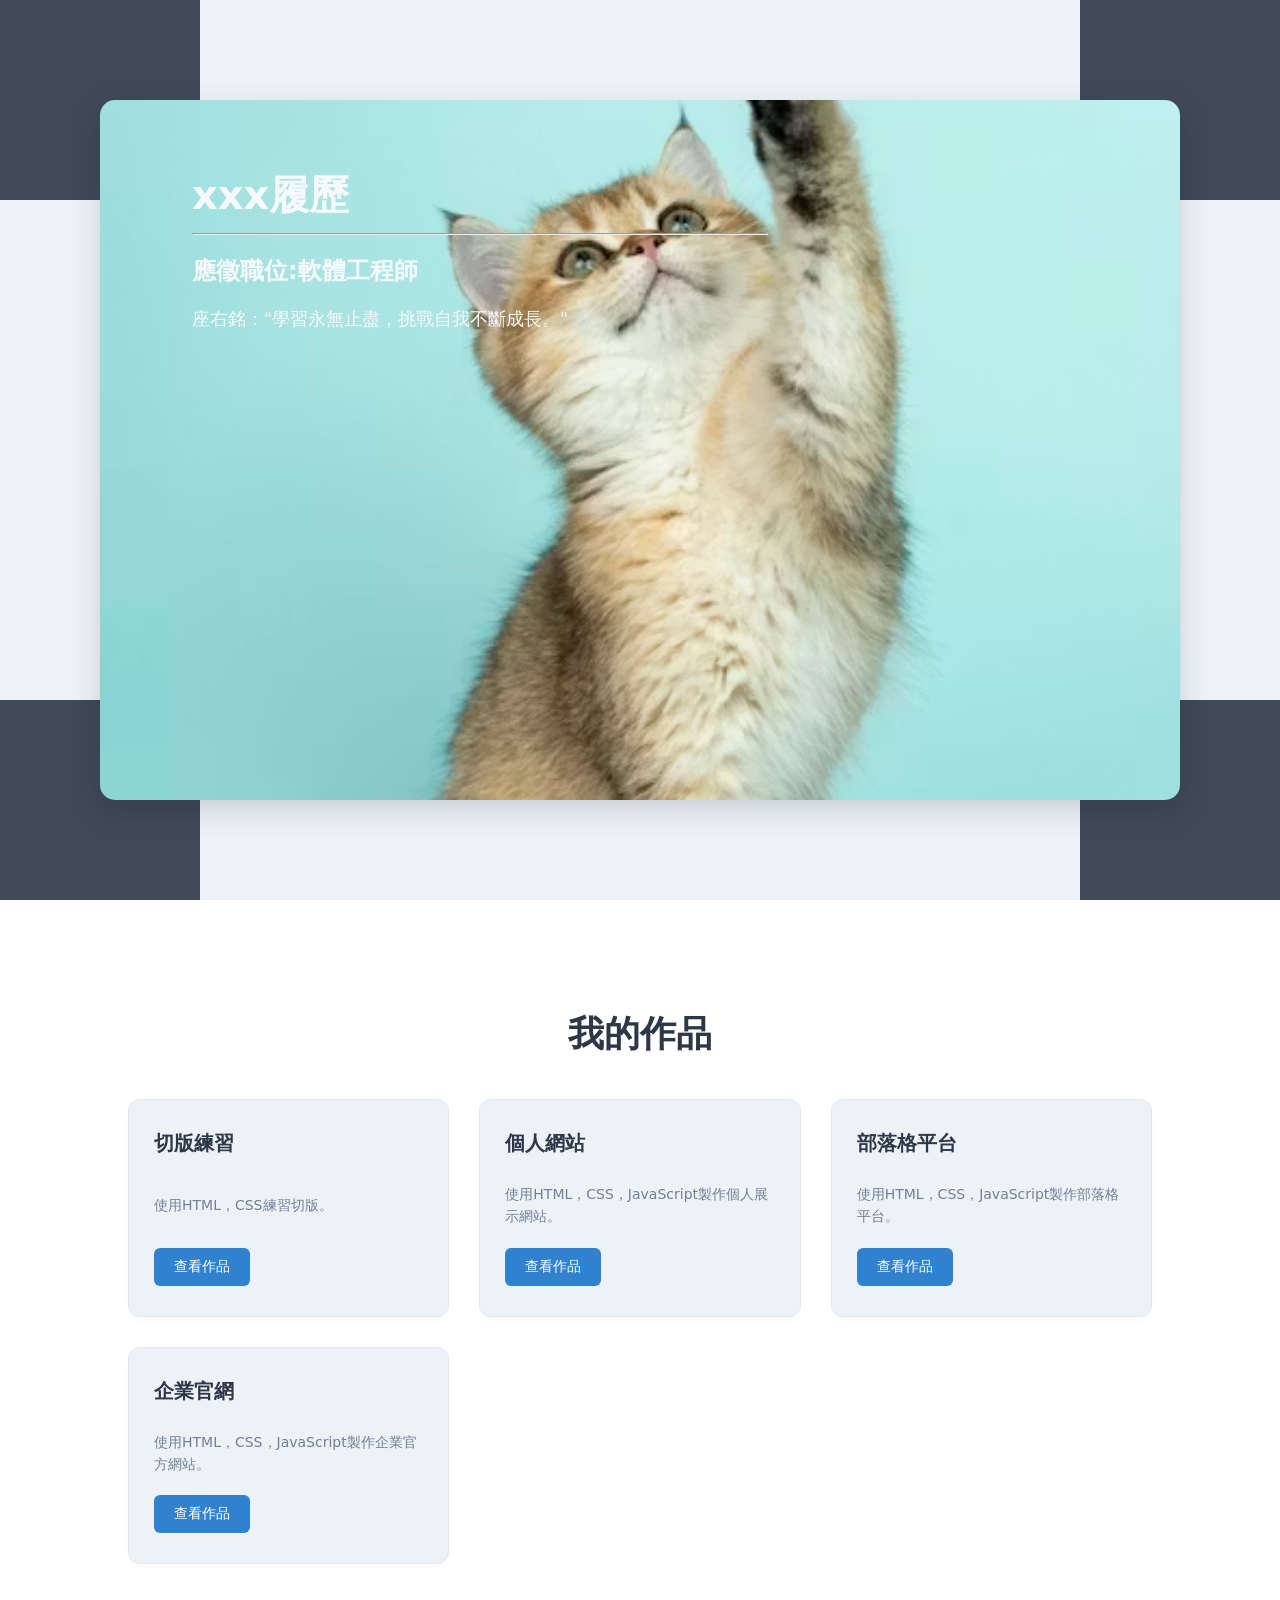
==== index.html @ 46489b88 "個人專案初稿V1.0" ====
<!DOCTYPE html>
<html lang="ZH-TW">

<head>
    <meta charset="UTF-8">
    <meta name="viewport" content="width=device-width, initial-scale=1.0">
    <title>個人首頁</title>
    <link rel="stylesheet" href="css/all.min.css">
    <style>
        :root {
            /* 首頁橫幅 (Hero Banner) */
            --banner-bg: #1a202c;
            --banner-text: #f7fafc;

            /* 個人簡介 & 學經歷 (About & Experience) */
            --page-bg: #edf2f7; /* 微調：讓底色比卡片略暗，才有層次感 */
            --text-main: #2d3748;
            --text-muted: #718096;
            --timeline-line: #e2e8f0;

            /* 技能 (Skills) */
            --skill-tag-bg: #edf2f7;
            --skill-tag-text: #2d3748;

            /* 作品集 (Portfolio) */
            --card-bg: #ffffff;
            --card-border: #e2e8f0;
            --project-status-online: #48bb78;
            --project-status-dev: #ecc94b;

            /* 聯絡我 & CTA 按鈕 (Contact & Buttons) */
            --cta-bg: #3182ce;
            --cta-text: #ffffff;
            --cta-hover: #2b6cb0;

            /* 裝飾與次要標題 (Accents) */
            --section-title: #4a5568;
            --link-color: #3182ce;
            --link-hover: #2b6cb0;
        }

        body {
            background-color: var(--cta-text);
            margin: 0;
            font-family: system-ui, -apple-system, sans-serif;
        }

        /* s01 橫幅響應式處理：桌機用滿版，手機用彈性排列 */
        .s01 {
            background-color: var(--page-bg);
            min-height: 100vh;
            position: relative;
            display: flex;
            align-items: center;
            justify-content: center;
            box-sizing: border-box;
            padding: 40px 20px;
            overflow: hidden;
        }

        /* 整合並修正四個角落的方塊，加入 z-index 確保不被蓋住 */
        .s01 .box01, .s01 .box02, .s01 .box03, .s01 .box04 {
            width: 200px;
            height: 200px;
            background-color: var(--skill-tag-text);
            position: absolute;
            z-index: 1;
            opacity: 0.9;
        }

        .s01 .box01 { top: 0; left: 0; }
        .s01 .box02 { top: 0; right: 0; }
        .s01 .box03 { bottom: 0; left: 0; }
        .s01 .box04 { bottom: 0; right: 0; }

        /* 中間的主體圖片區塊 */
        .s01 .userImg {
            position: absolute;
            top: 100px;
            left: 100px;
            bottom: 100px;
            right: 100px;
            background-color: var(--section-title);
            background-image: url(images/cat01.avif);
            background-position: center center;
            background-size: cover;
            border-radius: 15px;
            box-shadow: 0 10px 30px rgba(0, 0, 0, 0.15);
            z-index: 2;
        }

        /* 橫幅中的文字內容 */
        .userText {
            position: absolute;
            top: 15%;
            left: 15%;
            right: 40%;
            z-index: 3;
            color: var(--banner-text);
        }

        .userText h1 { font-size: 2.5rem; margin-bottom: 10px; }
        .userText h2 { font-size: 1.5rem; margin-bottom: 15px; }
        .userText p { font-size: 1.1rem; line-height: 1.6; }

        /* s02作品區 */
        .s02 {
            padding: 80px 10%;
            background-color: var(--card-bg);
            text-align: center;
        }

        .s02 h2 {
            font-size: 36px;
            color: var(--text-main);
            margin-bottom: 40px;
        }

        /* 使用 Grid 網格系統做高彈性響應式排版 */
        .s02 .container {
            display: grid;
            grid-template-columns: repeat(auto-fit, minmax(240px, 1fr));
            gap: 30px;
            max-width: 1200px;
            margin: 0 auto;
        }

        .s02 .card {
            background-color: var(--page-bg);
            padding: 30px 25px;
            text-align: left;
            border-radius: 12px;
            border: 1px solid var(--card-border);
            box-shadow: 0 4px 6px rgba(0,0,0,0.02);
            transition: transform 0.3s ease, box-shadow 0.3s ease;
            display: flex;
            flex-direction: column;
            justify-content: space-between;
        }

        .s02 .card:hover {
            transform: translateY(-5px);
            box-shadow: 0 12px 20px rgba(0,0,0,0.08);
        }

        .s02 .card h3 {
            color: var(--text-main);
            margin-top: 0;
            font-size: 20px;
            margin-bottom: 12px;
        }

        .s02 .card p {
            line-height: 1.6;
            color: var(--text-muted);
            font-size: 14px;
            margin-bottom: 20px;
        }

        .s02 .card a {
            display: inline-block;
            align-self: flex-start;
            padding: 10px 20px;
            background-color: var(--cta-bg); 
            color: var(--cta-text); 
            text-decoration: none; 
            font-size: 14px;
            font-weight: 500;
            border-radius: 6px;
            transition: background-color 0.2s ease;
        }

        .s02 .card a:hover {
            background-color: var(--cta-hover);
        }

        /* --- 響應式斷點 (Media Queries) --- */
        
        /* 當螢幕尺寸小於平板或手機時 (992px以下) */
        @media (max-width: 992px) {
            .s01 {
                height: auto; /* 解除 100vh 限制，改由內容撐開 */
                padding: 80px 24px;
            }
            /* 關閉四個角落裝飾方塊，避免手機畫面太亂 */
            .s01 .box01, .s01 .box02, .s01 .box03, .s01 .box04 {
                display: none;
            }
            /* 讓中間大圖不再用 absolute，改為一般的流動區塊 */
            .s01 .userImg {
                position: relative;
                top: auto; left: auto; right: auto; bottom: auto;
                width: 100%;
                max-width: 500px;
                height: 350px;
                margin-bottom: 30px;
            }
            /* 讓文字在手機上正常排序，並改用深色字體以利在淺灰底上閱讀 */
            .userText {
                position: relative;
                top: auto; left: auto; right: auto;
                width: 100%;
                max-width: 500px;
                color: var(--text-main);
                text-align: center;
            }
            /* 將這段改為彈性垂直排列 */
            .s01 {
                flex-direction: column;
            }
        }

        @media (max-width: 480px) {
            .s02 {
                padding: 60px 5%;
            }
            .s01 .userImg {
                height: 250px;
            }
            .userText h1 { font-size: 2rem; }
            .userText h2 { font-size: 1.2rem; }
        }
    </style>
</head>

<body>
    <section class="s01">
        <div class="box01"> </div>
        <div class="box02"> </div>
        <div class="box03"> </div>
        <div class="box04"> </div>
        <div class="userImg"> </div>
        <div class="userText">
            <h1>xxx履歷</h1>
            <hr>
            <h2>應徵職位:軟體工程師</h2>
            <p>座右銘："學習永無止盡，挑戰自我不斷成長。"</p>
        </div>
    </section>

    <section class="s02">
        <h2>我的作品</h2>
        
        <div class="container">
            <div class="card">
                <h3>切版練習</h3>
                <p>使用HTML，CSS練習切版。</p>
                <a href="20260605-ch5ai.html" target="_blank">查看作品</a>
            </div>
            <div class="card">
                <h3>個人網站</h3>
                <p>使用HTML，CSS，JavaScript製作個人展示網站。</p>
                <a href="20260605ai.html">查看作品</a>
            </div>
            <div class="card">
                <h3>部落格平台</h3>
                <p>使用HTML，CSS，JavaScript製作部落格平台。</p>
                <a href="#">查看作品</a>
            </div>
            <div class="card">
                <h3>企業官網</h3>
                <p>使用HTML，CSS，JavaScript製作企業官方網站。</p>
                <a href="#">查看作品</a>
            </div>
        </div>
    </section>
</body>

</html>
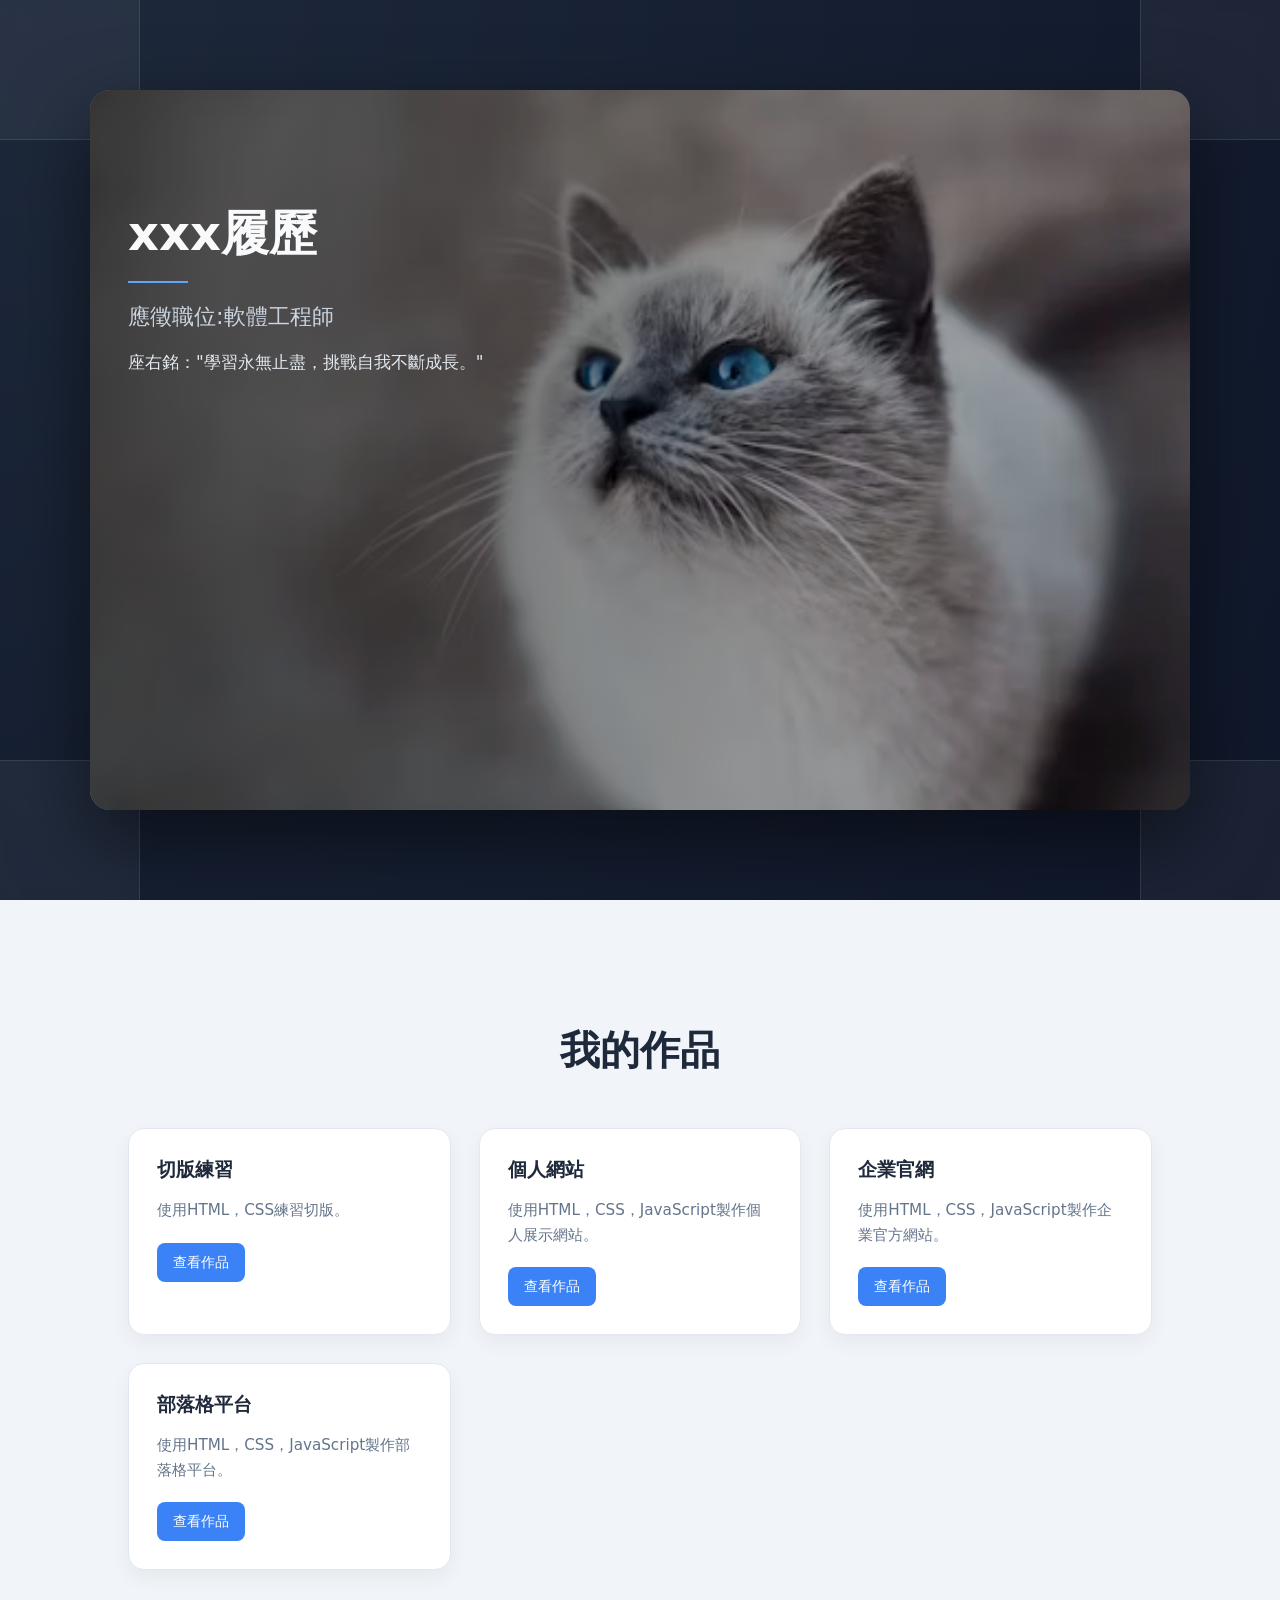
==== commit 30ae4e8b: "Refactor styles and add animation for cards Updated styles and layout for improved design and respon" ====
--- a/index.html
+++ b/index.html
@@ -6,230 +6,312 @@
     <meta name="viewport" content="width=device-width, initial-scale=1.0">
     <title>個人首頁</title>
     <link rel="stylesheet" href="css/all.min.css">
+
     <style>
         :root {
-            /* 首頁橫幅 (Hero Banner) */
-            --banner-bg: #1a202c;
-            --banner-text: #f7fafc;
-
-            /* 個人簡介 & 學經歷 (About & Experience) */
-            --page-bg: #edf2f7; /* 微調：讓底色比卡片略暗，才有層次感 */
-            --text-main: #2d3748;
-            --text-muted: #718096;
-            --timeline-line: #e2e8f0;
-
-            /* 技能 (Skills) */
-            --skill-tag-bg: #edf2f7;
-            --skill-tag-text: #2d3748;
-
-            /* 作品集 (Portfolio) */
+            --banner-bg: #0f172a;
+            --banner-text: #f8fafc;
+
+            --page-bg: #f1f5f9;
+            --text-main: #1e293b;
+            --text-muted: #64748b;
+
             --card-bg: #ffffff;
             --card-border: #e2e8f0;
-            --project-status-online: #48bb78;
-            --project-status-dev: #ecc94b;
-
-            /* 聯絡我 & CTA 按鈕 (Contact & Buttons) */
-            --cta-bg: #3182ce;
+
+            --cta-bg: #3b82f6;
             --cta-text: #ffffff;
-            --cta-hover: #2b6cb0;
-
-            /* 裝飾與次要標題 (Accents) */
-            --section-title: #4a5568;
-            --link-color: #3182ce;
-            --link-hover: #2b6cb0;
+            --cta-hover: #2563eb;
+
+            --accent: #60a5fa;
+        }
+
+        * {
+            box-sizing: border-box;
         }
 
         body {
-            background-color: var(--cta-text);
             margin: 0;
-            font-family: system-ui, -apple-system, sans-serif;
-        }
-
-        /* s01 橫幅響應式處理：桌機用滿版，手機用彈性排列 */
+            font-family: system-ui, -apple-system, "Noto Sans TC", sans-serif;
+            background: var(--page-bg);
+            color: var(--text-main);
+        }
+
+        /* ===== HERO ===== */
         .s01 {
-            background-color: var(--page-bg);
             min-height: 100vh;
-            position: relative;
             display: flex;
             align-items: center;
             justify-content: center;
-            box-sizing: border-box;
-            padding: 40px 20px;
+            position: relative;
+            padding: 60px 20px;
             overflow: hidden;
-        }
-
-        /* 整合並修正四個角落的方塊，加入 z-index 確保不被蓋住 */
-        .s01 .box01, .s01 .box02, .s01 .box03, .s01 .box04 {
-            width: 200px;
-            height: 200px;
-            background-color: var(--skill-tag-text);
+
+            background: radial-gradient(circle at top left, #1e293b, #0f172a);
+        }
+
+        /* 柔化裝飾方塊 */
+        .s01 .box01,
+        .s01 .box02,
+        .s01 .box03,
+        .s01 .box04 {
+            width: 180px;
+            height: 180px;
             position: absolute;
-            z-index: 1;
-            opacity: 0.9;
-        }
-
-        .s01 .box01 { top: 0; left: 0; }
-        .s01 .box02 { top: 0; right: 0; }
-        .s01 .box03 { bottom: 0; left: 0; }
-        .s01 .box04 { bottom: 0; right: 0; }
-
-        /* 中間的主體圖片區塊 */
+            background: rgba(255, 255, 255, 0.05);
+            backdrop-filter: blur(6px);
+            border: 1px solid rgba(255, 255, 255, 0.1);
+            border-radius: 24px;
+        }
+
+        .s01 .box01 {
+            top: -40px;
+            left: -40px;
+        }
+
+        .s01 .box02 {
+            top: -40px;
+            right: -40px;
+        }
+
+        .s01 .box03 {
+            bottom: -40px;
+            left: -40px;
+        }
+
+        .s01 .box04 {
+            bottom: -40px;
+            right: -40px;
+        }
+
+        /* 圖片主體 */
         .s01 .userImg {
             position: absolute;
-            top: 100px;
-            left: 100px;
-            bottom: 100px;
-            right: 100px;
-            background-color: var(--section-title);
-            background-image: url(images/cat01.avif);
-            background-position: center center;
+            top: 90px;
+            left: 90px;
+            right: 90px;
+            bottom: 90px;
+
+            background-image: url(images/cat03.avif);
             background-size: cover;
-            border-radius: 15px;
-            box-shadow: 0 10px 30px rgba(0, 0, 0, 0.15);
+            background-position: center;
+
+            border-radius: 20px;
+            box-shadow: 0 30px 80px rgba(0, 0, 0, 0.5);
+            filter: brightness(0.9);
+
             z-index: 2;
         }
 
-        /* 橫幅中的文字內容 */
+        /* 遮罩讓文字更清楚 */
+        .s01 .userImg::after {
+            content: "";
+            position: absolute;
+            inset: 0;
+            background: linear-gradient(90deg, rgba(0, 0, 0, 0.65), rgba(0, 0, 0, 0.1));
+            border-radius: 20px;
+        }
+
+        /* 文字區 */
         .userText {
             position: absolute;
-            top: 15%;
-            left: 15%;
-            right: 40%;
+            top: 18%;
+            left: 10%;
+            max-width: 520px;
             z-index: 3;
             color: var(--banner-text);
         }
 
-        .userText h1 { font-size: 2.5rem; margin-bottom: 10px; }
-        .userText h2 { font-size: 1.5rem; margin-bottom: 15px; }
-        .userText p { font-size: 1.1rem; line-height: 1.6; }
-
-        /* s02作品區 */
+        .userText h1 {
+            font-size: 3rem;
+            margin-bottom: 10px;
+        }
+
+        .userText h2 {
+            font-size: 1.4rem;
+            font-weight: 500;
+            margin-bottom: 10px;
+            color: #cbd5e1;
+        }
+
+        .userText p {
+            font-size: 1.05rem;
+            color: #e2e8f0;
+            line-height: 1.6;
+        }
+
+        hr {
+            border: none;
+            height: 2px;
+            width: 60px;
+            background: var(--accent);
+            margin: 15px 0;
+        }
+
+        /* ===== WORKS ===== */
         .s02 {
-            padding: 80px 10%;
-            background-color: var(--card-bg);
+            padding: 90px 10%;
             text-align: center;
         }
 
         .s02 h2 {
-            font-size: 36px;
+            font-size: 2.5rem;
+            margin-bottom: 50px;
             color: var(--text-main);
-            margin-bottom: 40px;
-        }
-
-        /* 使用 Grid 網格系統做高彈性響應式排版 */
+        }
+
         .s02 .container {
             display: grid;
             grid-template-columns: repeat(auto-fit, minmax(240px, 1fr));
-            gap: 30px;
+            gap: 28px;
             max-width: 1200px;
             margin: 0 auto;
         }
 
         .s02 .card {
-            background-color: var(--page-bg);
-            padding: 30px 25px;
+            background: var(--card-bg);
+            border: 1px solid var(--card-border);
+            border-radius: 16px;
+            padding: 28px;
             text-align: left;
-            border-radius: 12px;
-            border: 1px solid var(--card-border);
-            box-shadow: 0 4px 6px rgba(0,0,0,0.02);
-            transition: transform 0.3s ease, box-shadow 0.3s ease;
-            display: flex;
-            flex-direction: column;
-            justify-content: space-between;
+
+            box-shadow: 0 8px 20px rgba(0, 0, 0, 0.05);
+            transition: 0.3s ease;
         }
 
         .s02 .card:hover {
-            transform: translateY(-5px);
-            box-shadow: 0 12px 20px rgba(0,0,0,0.08);
+            transform: translateY(-8px);
+            box-shadow: 0 18px 40px rgba(0, 0, 0, 0.12);
         }
 
         .s02 .card h3 {
-            color: var(--text-main);
             margin-top: 0;
-            font-size: 20px;
-            margin-bottom: 12px;
+            font-size: 1.2rem;
+            margin-bottom: 10px;
         }
 
         .s02 .card p {
+            color: var(--text-muted);
+            font-size: 0.95rem;
             line-height: 1.6;
-            color: var(--text-muted);
-            font-size: 14px;
             margin-bottom: 20px;
         }
 
         .s02 .card a {
             display: inline-block;
-            align-self: flex-start;
-            padding: 10px 20px;
-            background-color: var(--cta-bg); 
-            color: var(--cta-text); 
-            text-decoration: none; 
-            font-size: 14px;
-            font-weight: 500;
-            border-radius: 6px;
-            transition: background-color 0.2s ease;
+            padding: 10px 16px;
+            border-radius: 8px;
+            background: var(--cta-bg);
+            color: white;
+            text-decoration: none;
+            font-size: 0.9rem;
+            transition: 0.2s;
         }
 
         .s02 .card a:hover {
-            background-color: var(--cta-hover);
-        }
-
-        /* --- 響應式斷點 (Media Queries) --- */
-        
-        /* 當螢幕尺寸小於平板或手機時 (992px以下) */
+            background: var(--cta-hover);
+        }
+
+        /* ===== RWD ===== */
         @media (max-width: 992px) {
             .s01 {
-                height: auto; /* 解除 100vh 限制，改由內容撐開 */
-                padding: 80px 24px;
-            }
-            /* 關閉四個角落裝飾方塊，避免手機畫面太亂 */
-            .s01 .box01, .s01 .box02, .s01 .box03, .s01 .box04 {
-                display: none;
-            }
-            /* 讓中間大圖不再用 absolute，改為一般的流動區塊 */
+                flex-direction: column;
+                text-align: center;
+            }
+
             .s01 .userImg {
                 position: relative;
-                top: auto; left: auto; right: auto; bottom: auto;
+                inset: auto;
                 width: 100%;
-                max-width: 500px;
-                height: 350px;
+                height: 320px;
                 margin-bottom: 30px;
             }
-            /* 讓文字在手機上正常排序，並改用深色字體以利在淺灰底上閱讀 */
+
             .userText {
                 position: relative;
-                top: auto; left: auto; right: auto;
-                width: 100%;
-                max-width: 500px;
-                color: var(--text-main);
+                left: auto;
+                top: auto;
                 text-align: center;
-            }
-            /* 將這段改為彈性垂直排列 */
-            .s01 {
-                flex-direction: column;
+                color: white;
+            }
+
+            .s01 .box01,
+            .s01 .box02,
+            .s01 .box03,
+            .s01 .box04 {
+                display: none;
             }
         }
 
         @media (max-width: 480px) {
+            .userText h1 {
+                font-size: 2.2rem;
+            }
+
             .s02 {
                 padding: 60px 5%;
             }
-            .s01 .userImg {
-                height: 250px;
-            }
-            .userText h1 { font-size: 2rem; }
-            .userText h2 { font-size: 1.2rem; }
+        }
+
+        /* ===== 滾動動畫（Fade In）===== */
+        .reveal {
+            opacity: 0;
+            transform: translateY(40px);
+            transition: all 0.8s ease;
+        }
+
+        .reveal.active {
+            opacity: 1;
+            transform: translateY(0);
+        }
+
+        /* 讓 hero 文字也有動畫 */
+        .userText {
+            animation: heroFade 1s ease forwards;
+            opacity: 0;
+        }
+
+        @keyframes heroFade {
+            from {
+                opacity: 0;
+                transform: translateY(30px);
+            }
+
+            to {
+                opacity: 1;
+                transform: translateY(0);
+            }
+        }
+
+        /* 卡片延遲效果（更有層次） */
+        .s02 .card:nth-child(1) {
+            transition-delay: 0.1s;
+        }
+
+        .s02 .card:nth-child(2) {
+            transition-delay: 0.2s;
+        }
+
+        .s02 .card:nth-child(3) {
+            transition-delay: 0.3s;
+        }
+
+        .s02 .card:nth-child(4) {
+            transition-delay: 0.4s;
         }
     </style>
 </head>
 
 <body>
+
     <section class="s01">
-        <div class="box01"> </div>
-        <div class="box02"> </div>
-        <div class="box03"> </div>
-        <div class="box04"> </div>
-        <div class="userImg"> </div>
+        <div class="box01"></div>
+        <div class="box02"></div>
+        <div class="box03"></div>
+        <div class="box04"></div>
+
+        <div class="userImg"></div>
+
         <div class="userText">
             <h1>xxx履歷</h1>
             <hr>
@@ -240,30 +322,52 @@
 
     <section class="s02">
         <h2>我的作品</h2>
-        
+
         <div class="container">
             <div class="card">
                 <h3>切版練習</h3>
                 <p>使用HTML，CSS練習切版。</p>
-                <a href="20260605-ch5ai.html" target="_blank">查看作品</a>
+                <a href="20260605-ch5ai.html">查看作品</a>
             </div>
+
             <div class="card">
                 <h3>個人網站</h3>
                 <p>使用HTML，CSS，JavaScript製作個人展示網站。</p>
                 <a href="20260605ai.html">查看作品</a>
             </div>
+
+            <div class="card">
+                <h3>企業官網</h3>
+                <p>使用HTML，CSS，JavaScript製作企業官方網站。</p>
+                <a href="20260625-ch11-JS.ai.html">查看作品</a>
+            </div>
+
             <div class="card">
                 <h3>部落格平台</h3>
                 <p>使用HTML，CSS，JavaScript製作部落格平台。</p>
-                <a href="#">查看作品</a>
-            </div>
-            <div class="card">
-                <h3>企業官網</h3>
-                <p>使用HTML，CSS，JavaScript製作企業官方網站。</p>
-                <a href="#">查看作品</a>
+                <a href="/20260623-ch7 timeline ai.html">查看作品</a>
             </div>
         </div>
     </section>
+    <script>
+        const items = document.querySelectorAll('.card');
+
+        const observer = new IntersectionObserver((entries) => {
+            entries.forEach(entry => {
+                if (entry.isIntersecting) {
+                    entry.target.classList.add('active');
+                }
+            });
+        }, {
+            threshold: 0.15
+        });
+
+        // 套用在卡片 + 你想要動畫的區塊
+        items.forEach(item => {
+            item.classList.add('reveal');
+            observer.observe(item);
+        });
+    </script>
 </body>
 
-</html>+</html>
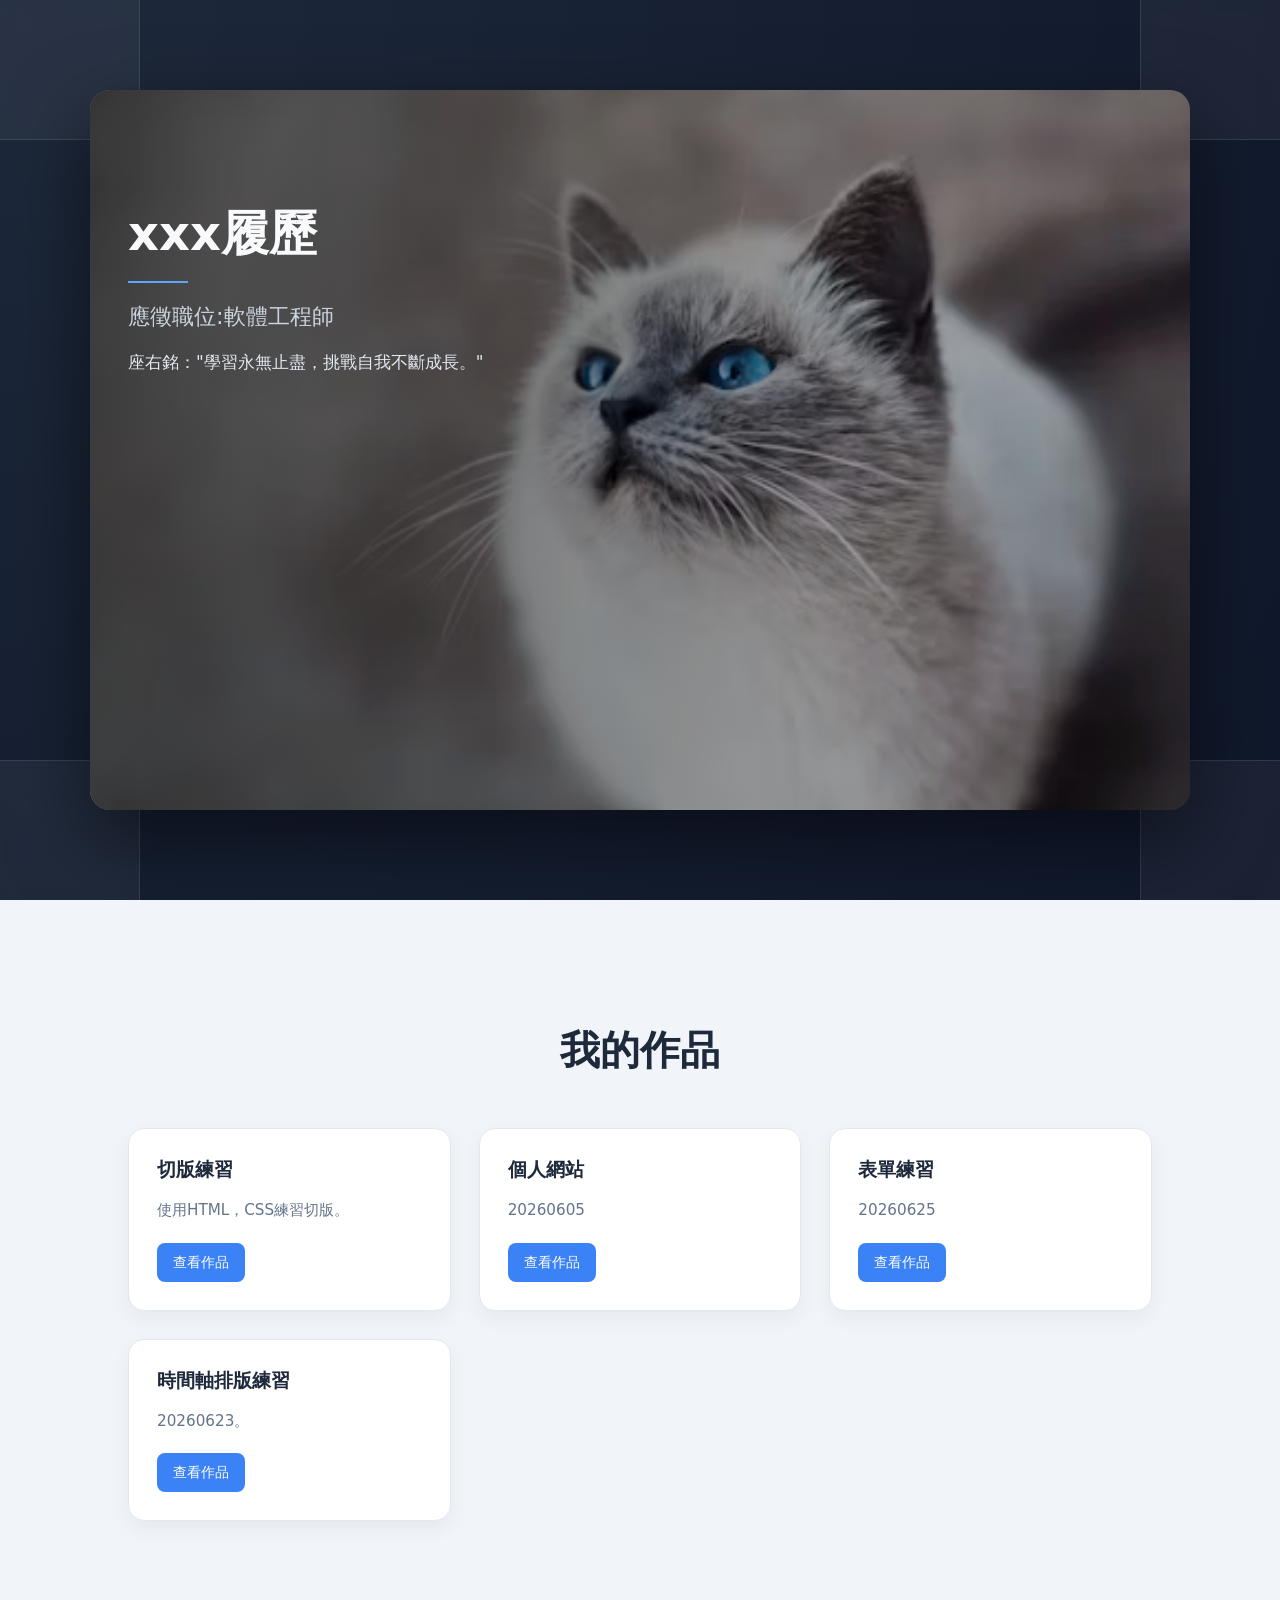
==== commit 082b5498: "個人專案初稿V1.0" ====
--- a/index.html
+++ b/index.html
@@ -332,20 +332,20 @@
 
             <div class="card">
                 <h3>個人網站</h3>
-                <p>使用HTML，CSS，JavaScript製作個人展示網站。</p>
+                <p>20260605</p>
                 <a href="20260605ai.html">查看作品</a>
             </div>
 
             <div class="card">
-                <h3>企業官網</h3>
-                <p>使用HTML，CSS，JavaScript製作企業官方網站。</p>
+                <h3>表單練習</h3>
+                <p>20260625</p>
                 <a href="20260625-ch11-JS.ai.html">查看作品</a>
             </div>
 
             <div class="card">
-                <h3>部落格平台</h3>
-                <p>使用HTML，CSS，JavaScript製作部落格平台。</p>
-                <a href="/20260623-ch7 timeline ai.html">查看作品</a>
+                <h3>時間軸排版練習</h3>
+                <p>20260623。</p>
+                <a href="20260623-ch7 timeline ai.html">查看作品</a>
             </div>
         </div>
     </section>
@@ -370,4 +370,4 @@
     </script>
 </body>
 
-</html>
+</html>
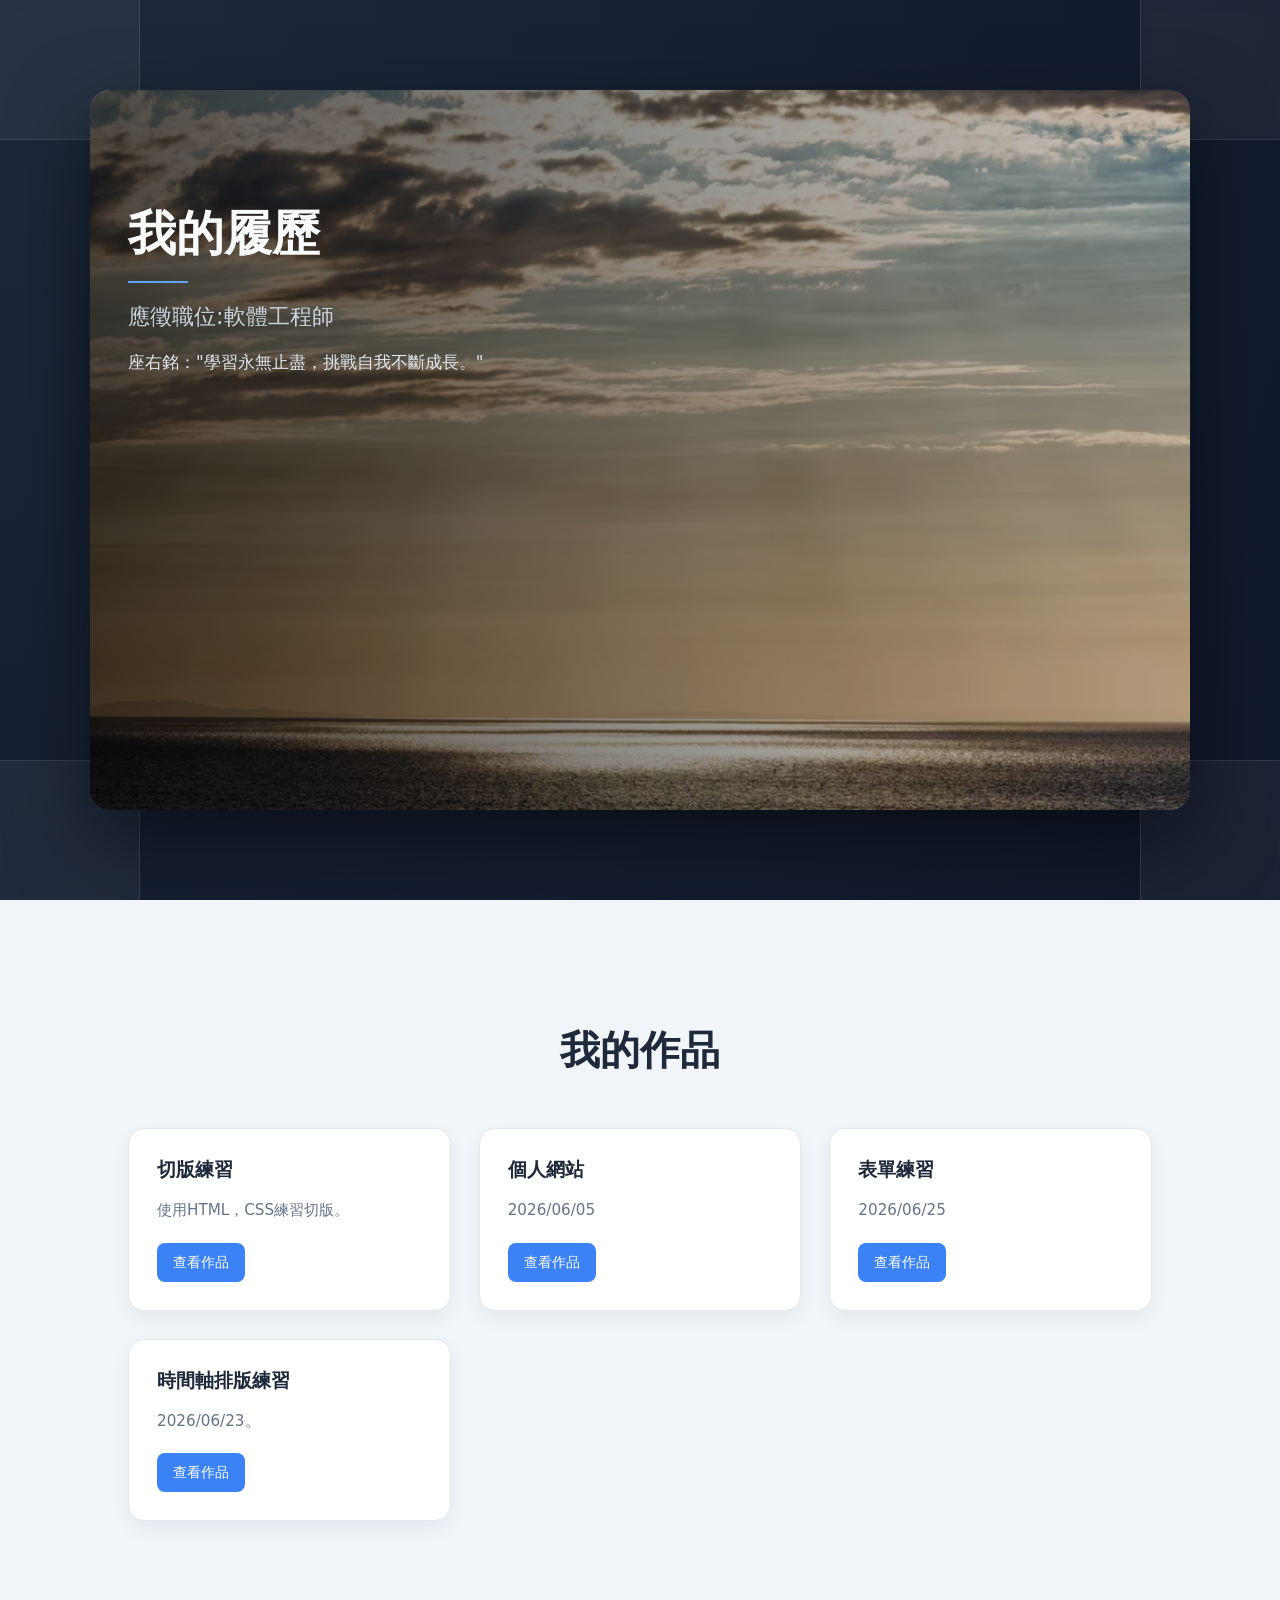
==== commit d95a24d9: "Initial commit - upload portfolio projects" ====
--- a/index.html
+++ b/index.html
@@ -92,7 +92,7 @@
             right: 90px;
             bottom: 90px;
 
-            background-image: url(images/cat03.avif);
+            background-image: url(images/img02.avif);
             background-size: cover;
             background-position: center;
 
@@ -313,7 +313,7 @@
         <div class="userImg"></div>
 
         <div class="userText">
-            <h1>xxx履歷</h1>
+            <h1>我的履歷</h1>
             <hr>
             <h2>應徵職位:軟體工程師</h2>
             <p>座右銘："學習永無止盡，挑戰自我不斷成長。"</p>
@@ -332,19 +332,19 @@
 
             <div class="card">
                 <h3>個人網站</h3>
-                <p>20260605</p>
+                <p>2026/06/05</p>
                 <a href="20260605ai.html">查看作品</a>
             </div>
 
             <div class="card">
                 <h3>表單練習</h3>
-                <p>20260625</p>
+                <p>2026/06/25</p>
                 <a href="20260625-ch11-JS.ai.html">查看作品</a>
             </div>
 
             <div class="card">
                 <h3>時間軸排版練習</h3>
-                <p>20260623。</p>
+                <p>2026/06/23。</p>
                 <a href="20260623-ch7 timeline ai.html">查看作品</a>
             </div>
         </div>
@@ -361,8 +361,6 @@
         }, {
             threshold: 0.15
         });
-
-        // 套用在卡片 + 你想要動畫的區塊
         items.forEach(item => {
             item.classList.add('reveal');
             observer.observe(item);
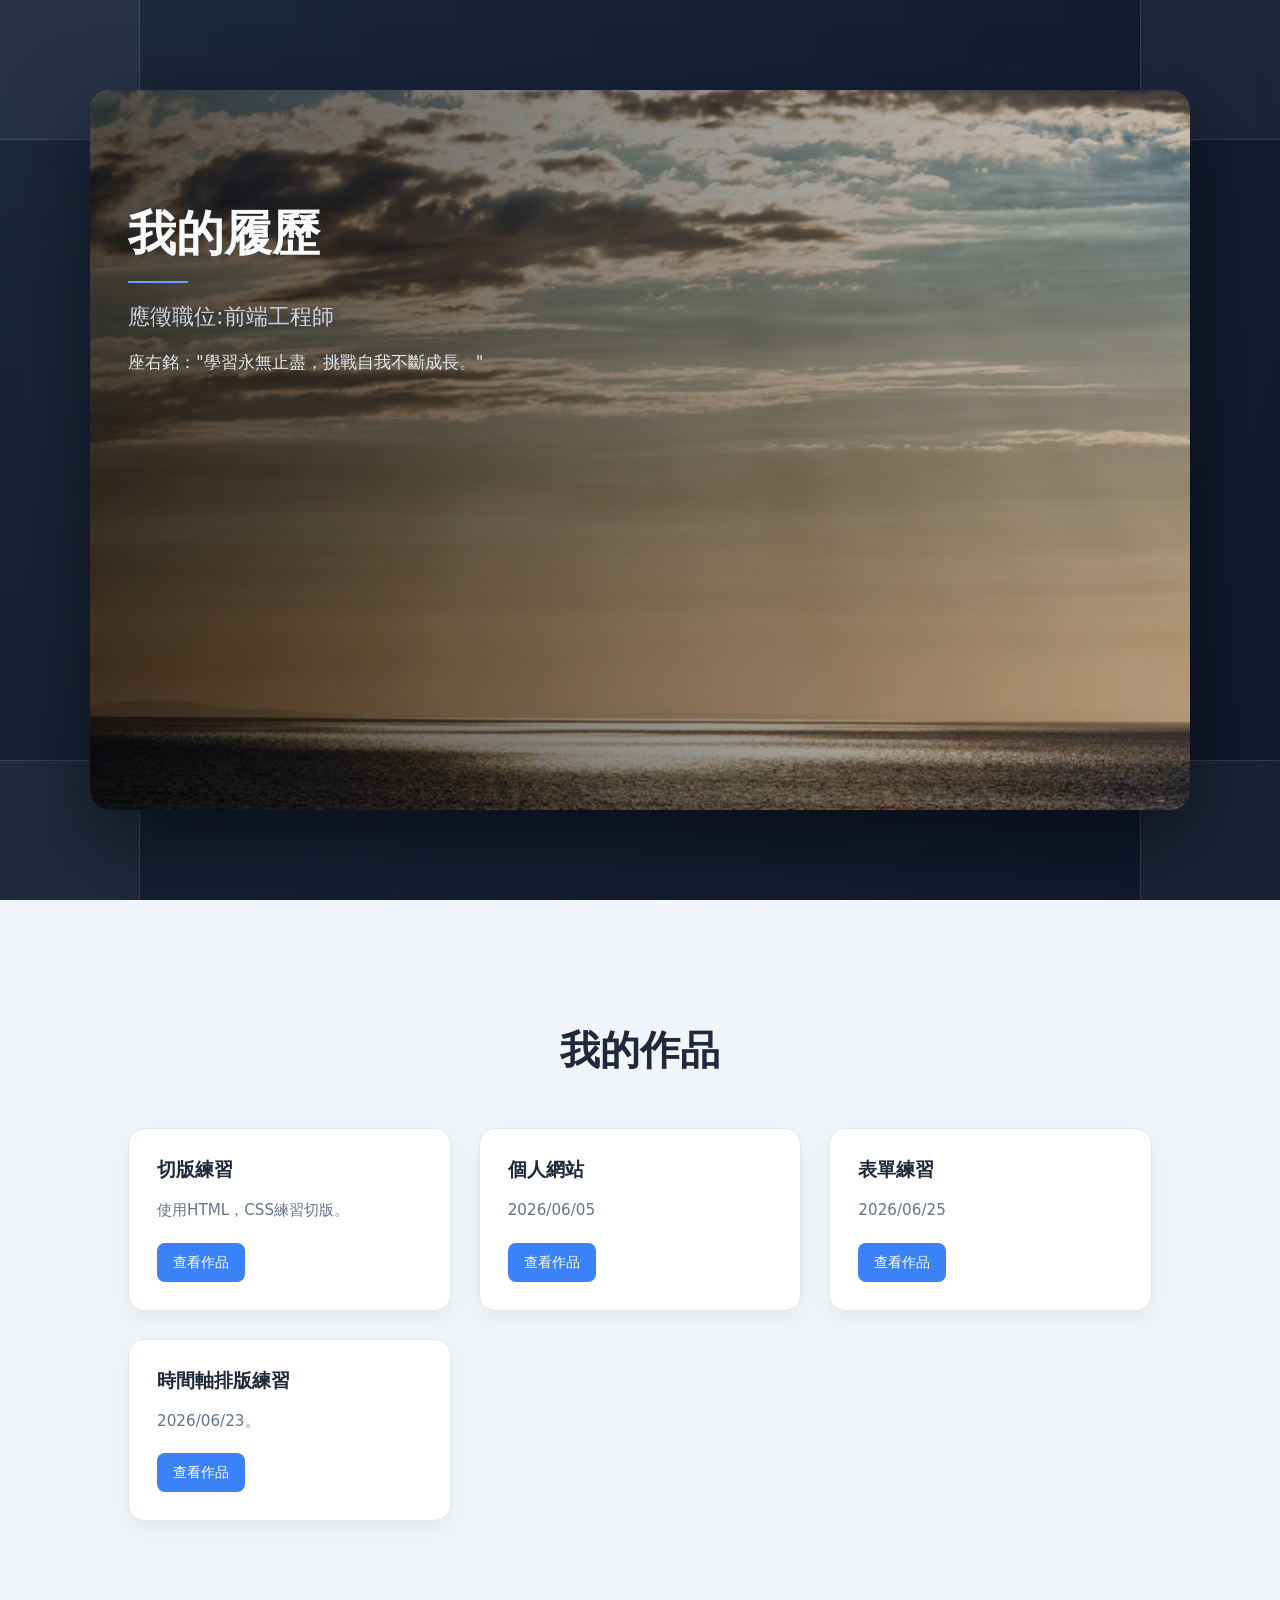
==== commit ae34054a: "Update index.html" ====
--- a/index.html
+++ b/index.html
@@ -315,7 +315,7 @@
         <div class="userText">
             <h1>我的履歷</h1>
             <hr>
-            <h2>應徵職位:軟體工程師</h2>
+            <h2>應徵職位:前端工程師</h2>
             <p>座右銘："學習永無止盡，挑戰自我不斷成長。"</p>
         </div>
     </section>
@@ -368,4 +368,4 @@
     </script>
 </body>
 
-</html>+</html>
